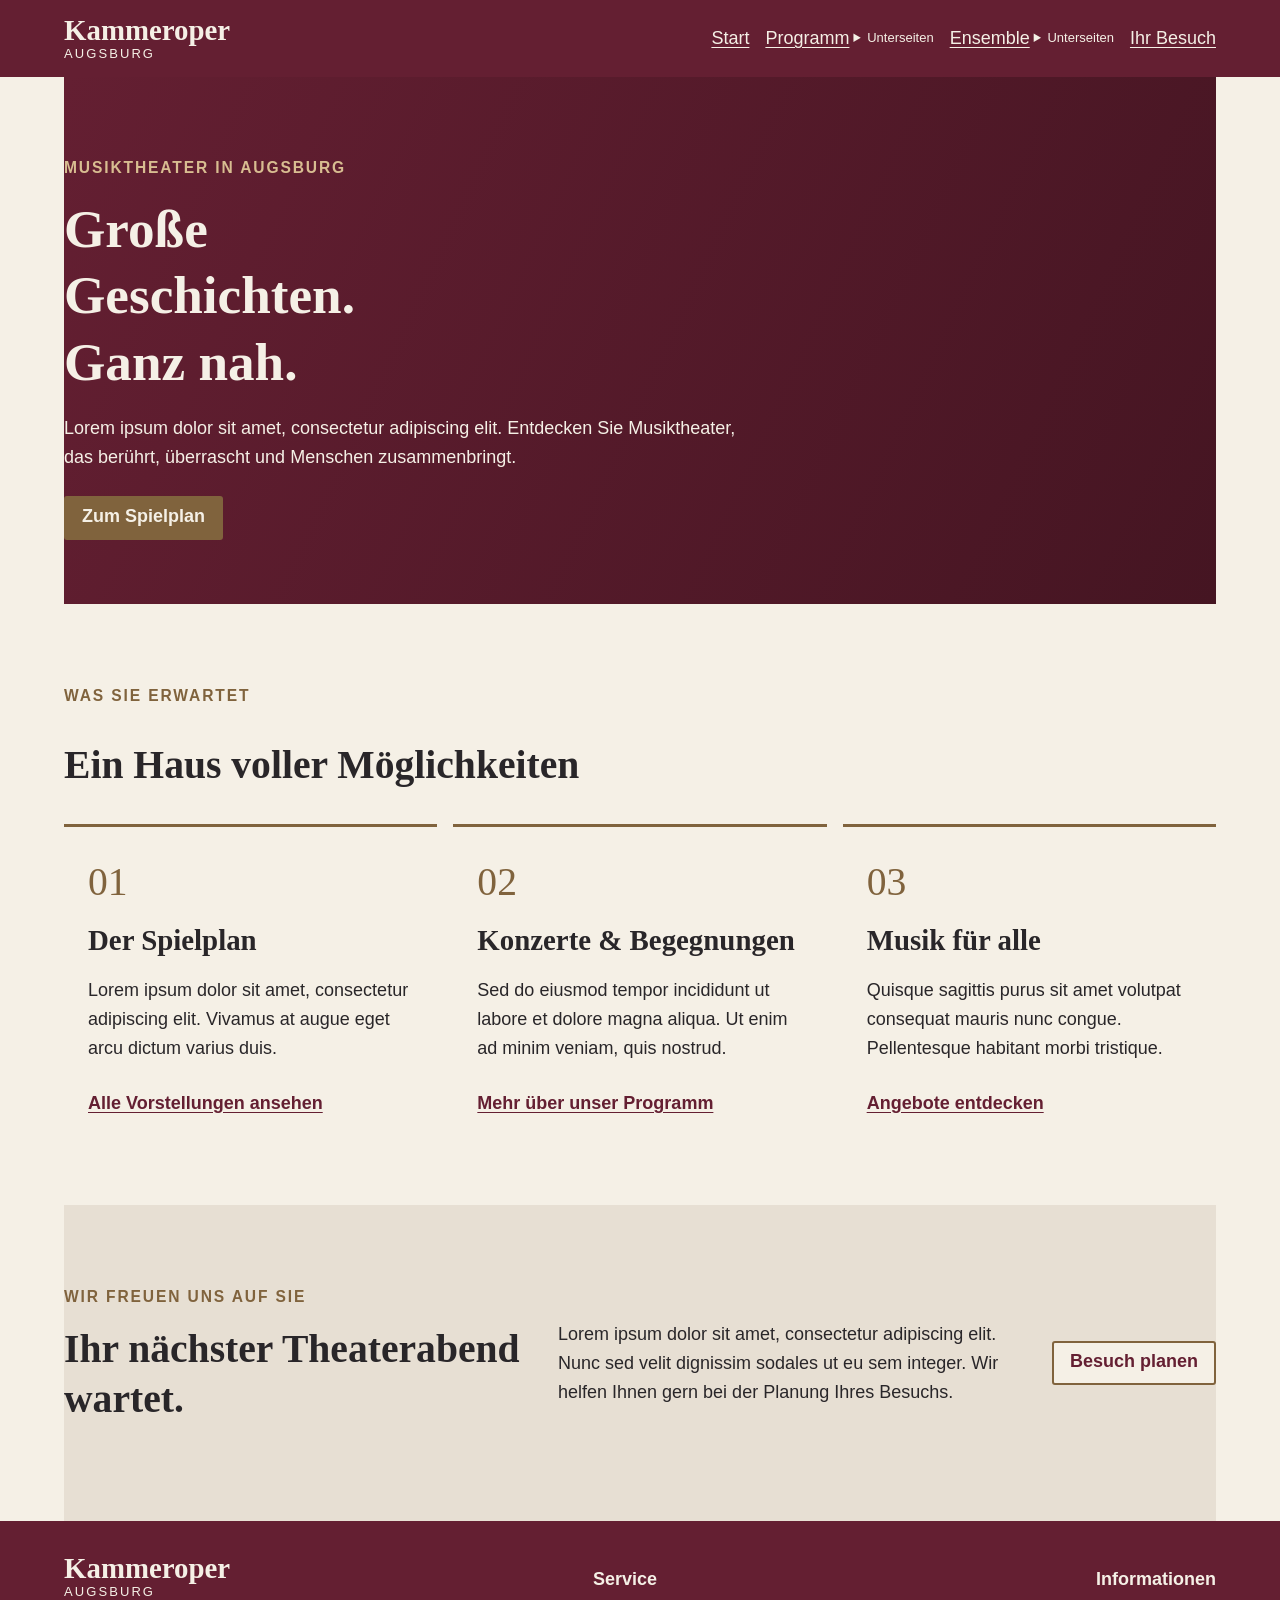
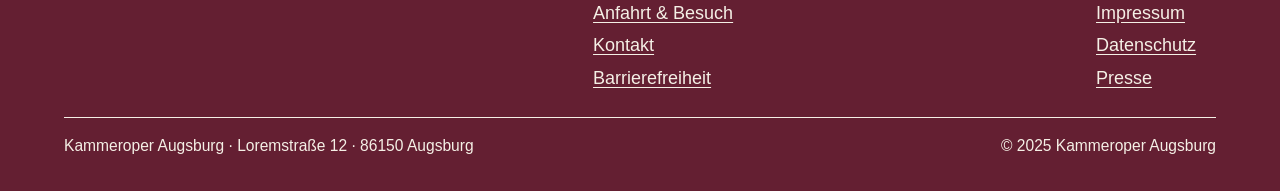
==== index.html @ 9d6e2e88 "Add responsive menu sample and Pages deployment Co-authored-by: copilot-swe-agent[bot] <198982749+Co" ====
<!doctype html>
<html lang="de">
  <head>
    <meta charset="utf-8">
    <meta name="viewport" content="width=device-width, initial-scale=1">
    <meta name="description" content="Eine Beispielseite zum Betrachten der Kopf- und Fußnavigation.">
    <title>Beispielseite – Kammeroper Augsburg</title>
    <link rel="stylesheet" href="css/main.css">
    <link rel="stylesheet" href="css/demo.css">
  </head>
  <body>
    <a class="skip-link" href="#inhalt">Zum Inhalt springen</a>
    <header class="site-header">
      <a class="site-brand" href="#start" aria-label="Kammeroper Augsburg – Startseite">
        <span class="site-brand__name">Kammeroper</span>
        <span class="site-brand__location">Augsburg</span>
      </a>
      <nav class="site-nav" aria-label="Hauptnavigation">
        <ul class="site-nav__links">
          <li><a href="#start">Start</a></li>
          <li class="has-submenu">
            <a href="#programm">Programm</a>
            <details>
              <summary aria-label="Untermenü Programm öffnen">Unterseiten</summary>
              <ul>
                <li><a href="#spielplan">Spielplan</a></li>
                <li><a href="#konzerte">Konzerte</a></li>
                <li><a href="#vermittlung">Musikvermittlung</a></li>
              </ul>
            </details>
          </li>
          <li class="has-submenu">
            <a href="#ensemble">Ensemble</a>
            <details>
              <summary aria-label="Untermenü Ensemble öffnen">Unterseiten</summary>
              <ul>
                <li><a href="#kuenstler">Künstler:innen</a></li>
                <li><a href="#geschichte">Geschichte</a></li>
              </ul>
            </details>
          </li>
          <li><a href="#besuch">Ihr Besuch</a></li>
        </ul>
      </nav>
    </header>

    <main id="inhalt">
      <section class="hero" id="start" aria-labelledby="hero-title">
        <p class="eyebrow">Musiktheater in Augsburg</p>
        <h1 id="hero-title">Große Geschichten.<br>Ganz nah.</h1>
        <p class="hero__copy">Lorem ipsum dolor sit amet, consectetur adipiscing elit. Entdecken Sie Musiktheater, das berührt, überrascht und Menschen zusammenbringt.</p>
        <a class="button" href="#spielplan">Zum Spielplan</a>
      </section>

      <section class="content-section" id="programm" aria-labelledby="programm-title">
        <div class="section-heading">
          <p class="eyebrow">Was Sie erwartet</p>
          <h2 id="programm-title">Ein Haus voller Möglichkeiten</h2>
        </div>
        <div class="feature-grid">
          <article class="feature-card" id="spielplan">
            <span class="feature-card__number" aria-hidden="true">01</span>
            <h3>Der Spielplan</h3>
            <p>Lorem ipsum dolor sit amet, consectetur adipiscing elit. Vivamus at augue eget arcu dictum varius duis.</p>
            <a href="#besuch">Alle Vorstellungen ansehen</a>
          </article>
          <article class="feature-card" id="konzerte">
            <span class="feature-card__number" aria-hidden="true">02</span>
            <h3>Konzerte &amp; Begegnungen</h3>
            <p>Sed do eiusmod tempor incididunt ut labore et dolore magna aliqua. Ut enim ad minim veniam, quis nostrud.</p>
            <a href="#besuch">Mehr über unser Programm</a>
          </article>
          <article class="feature-card" id="vermittlung">
            <span class="feature-card__number" aria-hidden="true">03</span>
            <h3>Musik für alle</h3>
            <p>Quisque sagittis purus sit amet volutpat consequat mauris nunc congue. Pellentesque habitant morbi tristique.</p>
            <a href="#besuch">Angebote entdecken</a>
          </article>
        </div>
      </section>

      <section class="visit-section" id="besuch" aria-labelledby="besuch-title">
        <div>
          <p class="eyebrow">Wir freuen uns auf Sie</p>
          <h2 id="besuch-title">Ihr nächster Theaterabend wartet.</h2>
        </div>
        <p>Lorem ipsum dolor sit amet, consectetur adipiscing elit. Nunc sed velit dignissim sodales ut eu sem integer. Wir helfen Ihnen gern bei der Planung Ihres Besuchs.</p>
        <a class="button button--light" href="#kontakt">Besuch planen</a>
      </section>

      <section class="visually-hidden" aria-label="Weitere Beispielseiten">
        <h2 id="ensemble">Unser Ensemble</h2>
        <p id="kuenstler">Lorem ipsum dolor sit amet.</p>
        <p id="geschichte">Lorem ipsum dolor sit amet.</p>
        <p id="barrierefreiheit">Informationen zur Barrierefreiheit.</p>
        <p id="impressum">Impressum: Lorem ipsum dolor sit amet.</p>
        <p id="datenschutz">Datenschutzhinweise: Lorem ipsum dolor sit amet.</p>
        <p id="presse">Presse: Lorem ipsum dolor sit amet.</p>
      </section>
    </main>

    <footer class="site-footer">
      <div class="site-footer__main">
        <a class="site-brand site-brand--footer" href="#start">
          <span class="site-brand__name">Kammeroper</span>
          <span class="site-brand__location">Augsburg</span>
        </a>
        <nav class="footer-nav" aria-label="Servicenavigation">
          <h2>Service</h2>
          <ul>
            <li><a href="#besuch">Anfahrt &amp; Besuch</a></li>
            <li><a href="#kontakt">Kontakt</a></li>
            <li><a href="#barrierefreiheit">Barrierefreiheit</a></li>
          </ul>
        </nav>
        <nav class="footer-nav" aria-label="Rechtliche Informationen">
          <h2>Informationen</h2>
          <ul>
            <li><a href="#impressum">Impressum</a></li>
            <li><a href="#datenschutz">Datenschutz</a></li>
            <li><a href="#presse">Presse</a></li>
          </ul>
        </nav>
      </div>
      <div class="site-footer__bottom">
        <p id="kontakt">Kammeroper Augsburg · Loremstraße 12 · 86150 Augsburg</p>
        <p>© 2025 Kammeroper Augsburg</p>
      </div>
    </footer>
  </body>
</html>
---- css/main.css ----
@import url("tokens/colors.css");
@import url("tokens/typography.css");
@import url("tokens/spacing.css");
@import url("tokens/effects.css");
@import url("base/reset.css");
@import url("base/global.css");
@import url("components/navigation.css");
@import url("components/footer.css");
@import url("components/buttons.css");
---- css/demo.css ----
.site-header {
  display: flex;
  align-items: center;
  justify-content: space-between;
  gap: var(--space-4);
  padding: var(--space-3) max(var(--space-4), calc((100% - var(--content-width)) / 2));
  background-color: var(--color-primary);
  color: var(--color-text-inverse);
}

.site-brand {
  display: inline-flex;
  flex-direction: column;
  flex-shrink: 0;
  color: inherit;
  line-height: 1.1;
  text-decoration: none;
}

.site-brand__name {
  font-family: var(--font-family-heading);
  font-size: var(--font-size-xl);
  font-weight: 600;
}

.site-brand__location {
  font-size: var(--font-size-xs);
  letter-spacing: 0.16em;
  text-transform: uppercase;
}

.site-nav {
  padding-inline: 0;
}

.site-nav__links > li {
  position: relative;
}

.has-submenu {
  display: flex;
  align-items: center;
  gap: var(--space-1);
}

.has-submenu details summary {
  cursor: pointer;
  font-size: var(--font-size-xs);
  list-style-position: inside;
}

.has-submenu details ul {
  position: absolute;
  z-index: 1;
  top: 100%;
  left: 0;
  min-width: 13rem;
  margin: 0;
  padding: var(--space-2);
  background-color: var(--color-surface);
  box-shadow: 0 0.5rem 1.5rem rgb(0 0 0 / 18%);
  list-style: none;
}

.has-submenu details li a {
  display: block;
  padding: var(--space-2);
  color: var(--color-text);
}

.skip-link {
  position: absolute;
  top: var(--space-2);
  left: var(--space-2);
  z-index: 2;
  padding: var(--space-2) var(--space-3);
  transform: translateY(-200%);
  background-color: var(--color-surface);
  color: var(--color-text);
}

.skip-link:focus {
  transform: translateY(0);
}

.hero,
.content-section,
.visit-section {
  padding-block: var(--space-8);
}

.hero {
  background: linear-gradient(115deg, var(--color-primary) 0%, var(--palette-primary-700) 100%);
  color: var(--color-text-inverse);
}

.hero h1 {
  max-width: 12ch;
  margin-block: var(--space-2) var(--space-4);
}

.hero__copy {
  max-width: 42rem;
  margin-block-end: var(--space-5);
}

.eyebrow {
  color: var(--color-accent-strong);
  font-size: var(--font-size-sm);
  font-weight: 700;
  letter-spacing: 0.12em;
  text-transform: uppercase;
}

.hero .eyebrow {
  color: var(--palette-accent-300);
}

.button {
  display: inline-block;
  padding: var(--space-2) var(--space-4);
  border: 2px solid var(--color-accent-strong);
  background-color: var(--color-accent-strong);
  color: var(--color-text-inverse);
  font-weight: 700;
  text-decoration: none;
}

.button:hover {
  background-color: var(--color-primary-hover);
}

.section-heading {
  max-width: 45rem;
  margin-block-end: var(--space-6);
}

.section-heading .eyebrow {
  margin-block-end: var(--space-2);
}

.feature-grid {
  display: grid;
  grid-template-columns: repeat(3, minmax(0, 1fr));
  gap: var(--space-4);
}

.feature-card {
  padding: var(--space-5);
  border-top: 3px solid var(--color-accent-strong);
  background-color: var(--color-secondary);
}

.feature-card__number {
  color: var(--color-accent-strong);
  font-family: var(--font-family-heading);
  font-size: var(--font-size-2xl);
}

.feature-card h3 {
  margin-block: var(--space-2);
}

.feature-card a {
  display: inline-block;
  margin-block-start: var(--space-2);
  font-weight: 700;
}

.visit-section {
  display: grid;
  grid-template-columns: 1fr 1fr auto;
  align-items: center;
  gap: var(--space-5);
  background-color: var(--color-surface-alt);
}

.visit-section h2 {
  margin-block-start: var(--space-2);
}

.button--light {
  background-color: var(--color-surface);
  color: var(--color-primary);
}

.site-footer {
  padding-block: var(--space-6);
}

.site-footer__main,
.site-footer__bottom {
  display: flex;
  justify-content: space-between;
  gap: var(--space-5);
}

.site-footer__main {
  padding-block-end: var(--space-5);
}

.site-footer__bottom {
  padding-block-start: var(--space-4);
  border-top: 1px solid var(--color-text-inverse);
  font-size: var(--font-size-sm);
}

.site-footer__bottom p {
  margin: 0;
}

.footer-nav h2 {
  margin-block-end: var(--space-2);
  font-family: var(--font-family-body);
  font-size: var(--font-size-base);
}

.footer-nav ul {
  display: grid;
  gap: var(--space-1);
  margin: 0;
  padding: 0;
  list-style: none;
}

.visually-hidden {
  position: absolute;
  width: 1px;
  height: 1px;
  overflow: hidden;
  clip: rect(0, 0, 0, 0);
  white-space: nowrap;
  clip-path: inset(50%);
}

@media (max-width: 55rem) {
  .site-header {
    align-items: flex-start;
    flex-direction: column;
  }

  .site-nav {
    width: 100%;
  }

  .site-nav__links {
    padding-block: var(--space-2);
  }

  .feature-grid {
    grid-template-columns: 1fr 1fr;
  }

  .visit-section {
    grid-template-columns: 1fr 1fr;
  }

  .visit-section .button {
    justify-self: start;
  }
}

@media (max-width: 40rem) {
  .site-nav__links {
    align-items: flex-start;
    flex-direction: column;
  }

  .has-submenu {
    flex-wrap: wrap;
  }

  .has-submenu details[open] ul {
    position: static;
    flex-basis: 100%;
    box-shadow: none;
  }

  .feature-grid,
  .visit-section {
    grid-template-columns: 1fr;
  }

  .site-footer__main,
  .site-footer__bottom {
    align-items: flex-start;
    flex-direction: column;
  }
}
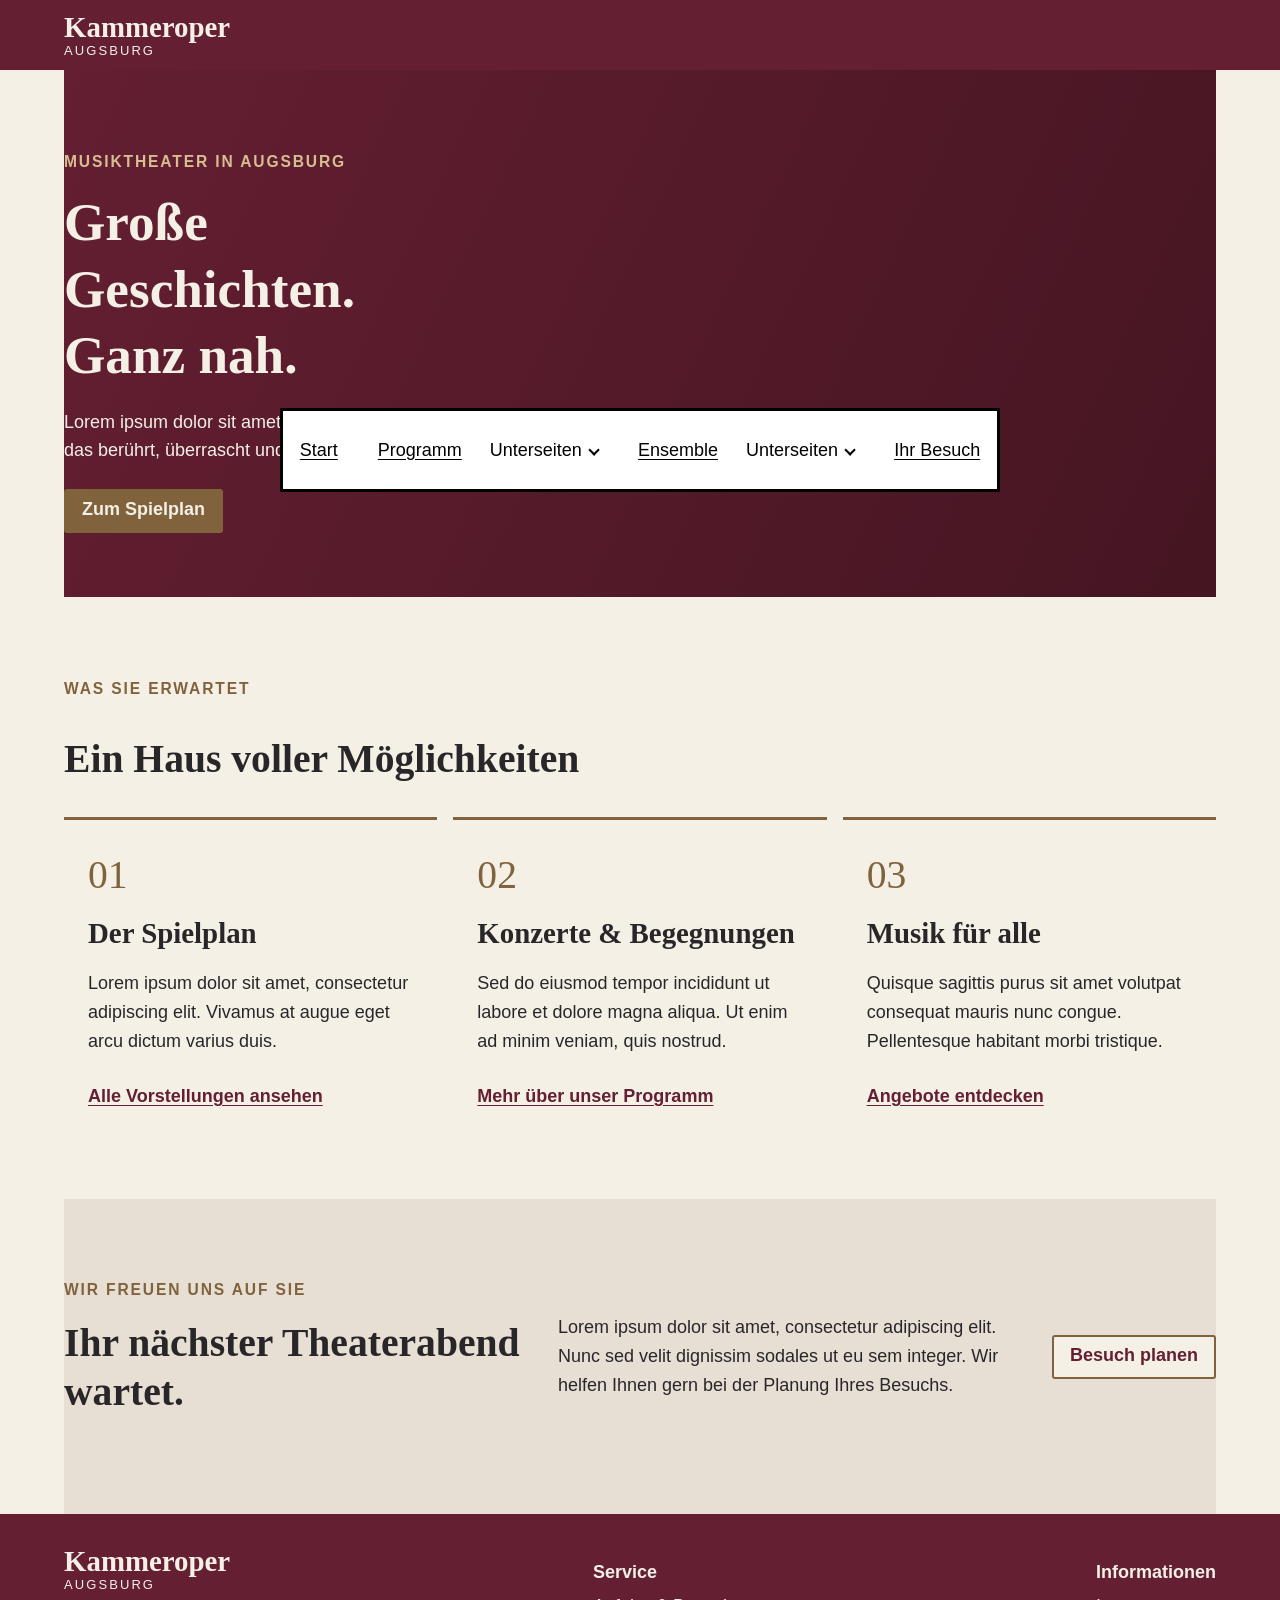
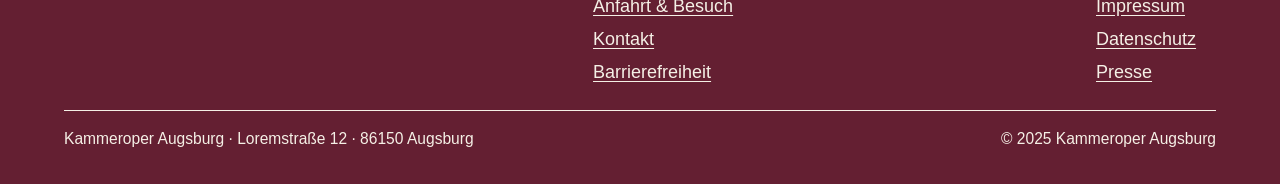
==== commit a477c2b2: "Add responsive native mobile navigation Co-authored-by: copilot-swe-agent[bot] <198982749+Copilot@us" ====
--- a/index.html
+++ b/index.html
@@ -7,6 +7,7 @@
     <title>Beispielseite – Kammeroper Augsburg</title>
     <link rel="stylesheet" href="css/main.css">
     <link rel="stylesheet" href="css/demo.css">
+    <script src="js/navigation.js" defer></script>
   </head>
   <body>
     <a class="skip-link" href="#inhalt">Zum Inhalt springen</a>
@@ -16,11 +17,18 @@
         <span class="site-brand__location">Augsburg</span>
       </a>
       <nav class="site-nav" aria-label="Hauptnavigation">
-        <ul class="site-nav__links">
+        <button class="site-nav__toggle" type="button" aria-controls="site-nav-panel"
+          aria-expanded="false" popovertarget="site-nav-panel">
+          Menü öffnen
+        </button>
+        <div class="site-nav__panel" id="site-nav-panel" popover="auto">
+          <button class="site-nav__close" type="button" popovertarget="site-nav-panel"
+            popovertargetaction="hide">Menü schließen</button>
+          <ul class="site-nav__links">
           <li><a href="#start">Start</a></li>
           <li class="has-submenu">
             <a href="#programm">Programm</a>
-            <details>
+            <details name="site-nav-level-1">
               <summary aria-label="Untermenü Programm öffnen">Unterseiten</summary>
               <ul>
                 <li><a href="#spielplan">Spielplan</a></li>
@@ -31,7 +39,7 @@
           </li>
           <li class="has-submenu">
             <a href="#ensemble">Ensemble</a>
-            <details>
+            <details name="site-nav-level-1">
               <summary aria-label="Untermenü Ensemble öffnen">Unterseiten</summary>
               <ul>
                 <li><a href="#kuenstler">Künstler:innen</a></li>
@@ -40,7 +48,8 @@
             </details>
           </li>
           <li><a href="#besuch">Ihr Besuch</a></li>
-        </ul>
+          </ul>
+        </div>
       </nav>
     </header>
 
--- a/css/demo.css
+++ b/css/demo.css
@@ -31,41 +31,6 @@
 
 .site-nav {
   padding-inline: 0;
-}
-
-.site-nav__links > li {
-  position: relative;
-}
-
-.has-submenu {
-  display: flex;
-  align-items: center;
-  gap: var(--space-1);
-}
-
-.has-submenu details summary {
-  cursor: pointer;
-  font-size: var(--font-size-xs);
-  list-style-position: inside;
-}
-
-.has-submenu details ul {
-  position: absolute;
-  z-index: 1;
-  top: 100%;
-  left: 0;
-  min-width: 13rem;
-  margin: 0;
-  padding: var(--space-2);
-  background-color: var(--color-surface);
-  box-shadow: 0 0.5rem 1.5rem rgb(0 0 0 / 18%);
-  list-style: none;
-}
-
-.has-submenu details li a {
-  display: block;
-  padding: var(--space-2);
-  color: var(--color-text);
 }
 
 .skip-link {
@@ -261,21 +226,6 @@
 }
 
 @media (max-width: 40rem) {
-  .site-nav__links {
-    align-items: flex-start;
-    flex-direction: column;
-  }
-
-  .has-submenu {
-    flex-wrap: wrap;
-  }
-
-  .has-submenu details[open] ul {
-    position: static;
-    flex-basis: 100%;
-    box-shadow: none;
-  }
-
   .feature-grid,
   .visit-section {
     grid-template-columns: 1fr;
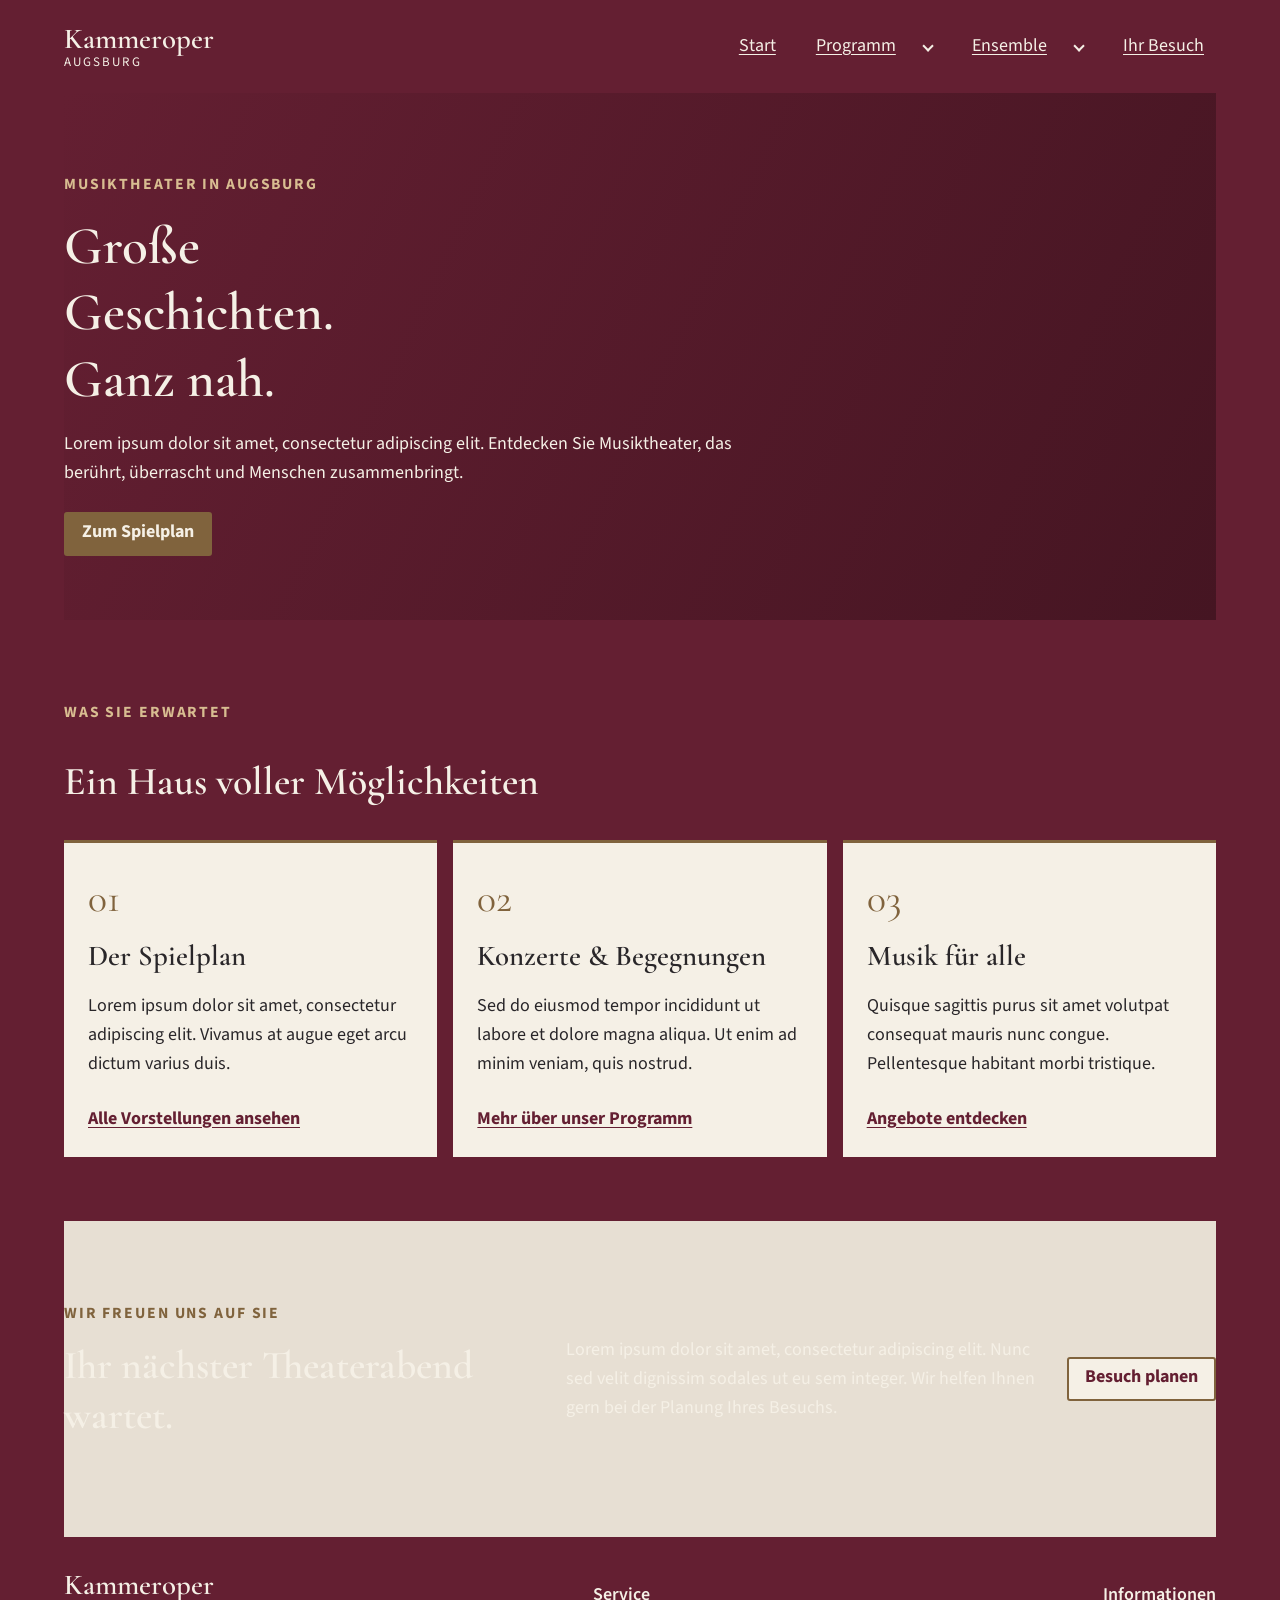
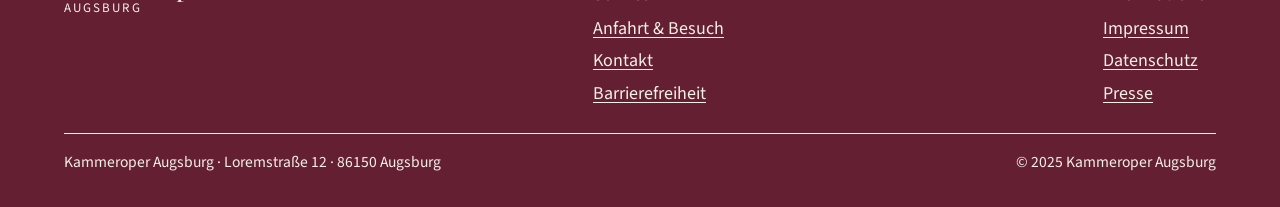
==== commit 16462fd9: "Add third-level navigation demo Co-authored-by: Copilot <223556219+Copilot@users.noreply.github.com>" ====
--- a/index.html
+++ b/index.html
@@ -29,9 +29,18 @@
           <li class="has-submenu">
             <a href="#programm">Programm</a>
             <details name="site-nav-level-1">
-              <summary aria-label="Untermenü Programm öffnen">Unterseiten</summary>
+              <summary aria-label="Untermenü Programm öffnen"></summary>
               <ul>
-                <li><a href="#spielplan">Spielplan</a></li>
+                <li class="has-submenu">
+                  <a href="#spielplan">Spielplan</a>
+                  <details name="site-nav-level-2">
+                    <summary aria-label="Untermenü Spielplan öffnen"></summary>
+                    <ul class="site-nav__submenu--reverse">
+                      <li><a href="#spielplan">Aktuelle Vorstellungen</a></li>
+                      <li><a href="#konzerte">Konzerte &amp; Begegnungen</a></li>
+                    </ul>
+                  </details>
+                </li>
                 <li><a href="#konzerte">Konzerte</a></li>
                 <li><a href="#vermittlung">Musikvermittlung</a></li>
               </ul>
@@ -40,7 +49,7 @@
           <li class="has-submenu">
             <a href="#ensemble">Ensemble</a>
             <details name="site-nav-level-1">
-              <summary aria-label="Untermenü Ensemble öffnen">Unterseiten</summary>
+              <summary aria-label="Untermenü Ensemble öffnen"></summary>
               <ul>
                 <li><a href="#kuenstler">Künstler:innen</a></li>
                 <li><a href="#geschichte">Geschichte</a></li>
--- a/css/demo.css
+++ b/css/demo.css
@@ -104,6 +104,10 @@
   margin-block-end: var(--space-2);
 }
 
+.content-section .eyebrow {
+  color: var(--palette-accent-300);
+}
+
 .feature-grid {
   display: grid;
   grid-template-columns: repeat(3, minmax(0, 1fr));
@@ -114,6 +118,7 @@
   padding: var(--space-5);
   border-top: 3px solid var(--color-accent-strong);
   background-color: var(--color-secondary);
+  color: var(--color-text);
 }
 
 .feature-card__number {
@@ -129,6 +134,7 @@
 .feature-card a {
   display: inline-block;
   margin-block-start: var(--space-2);
+  color: var(--color-primary);
   font-weight: 700;
 }
 
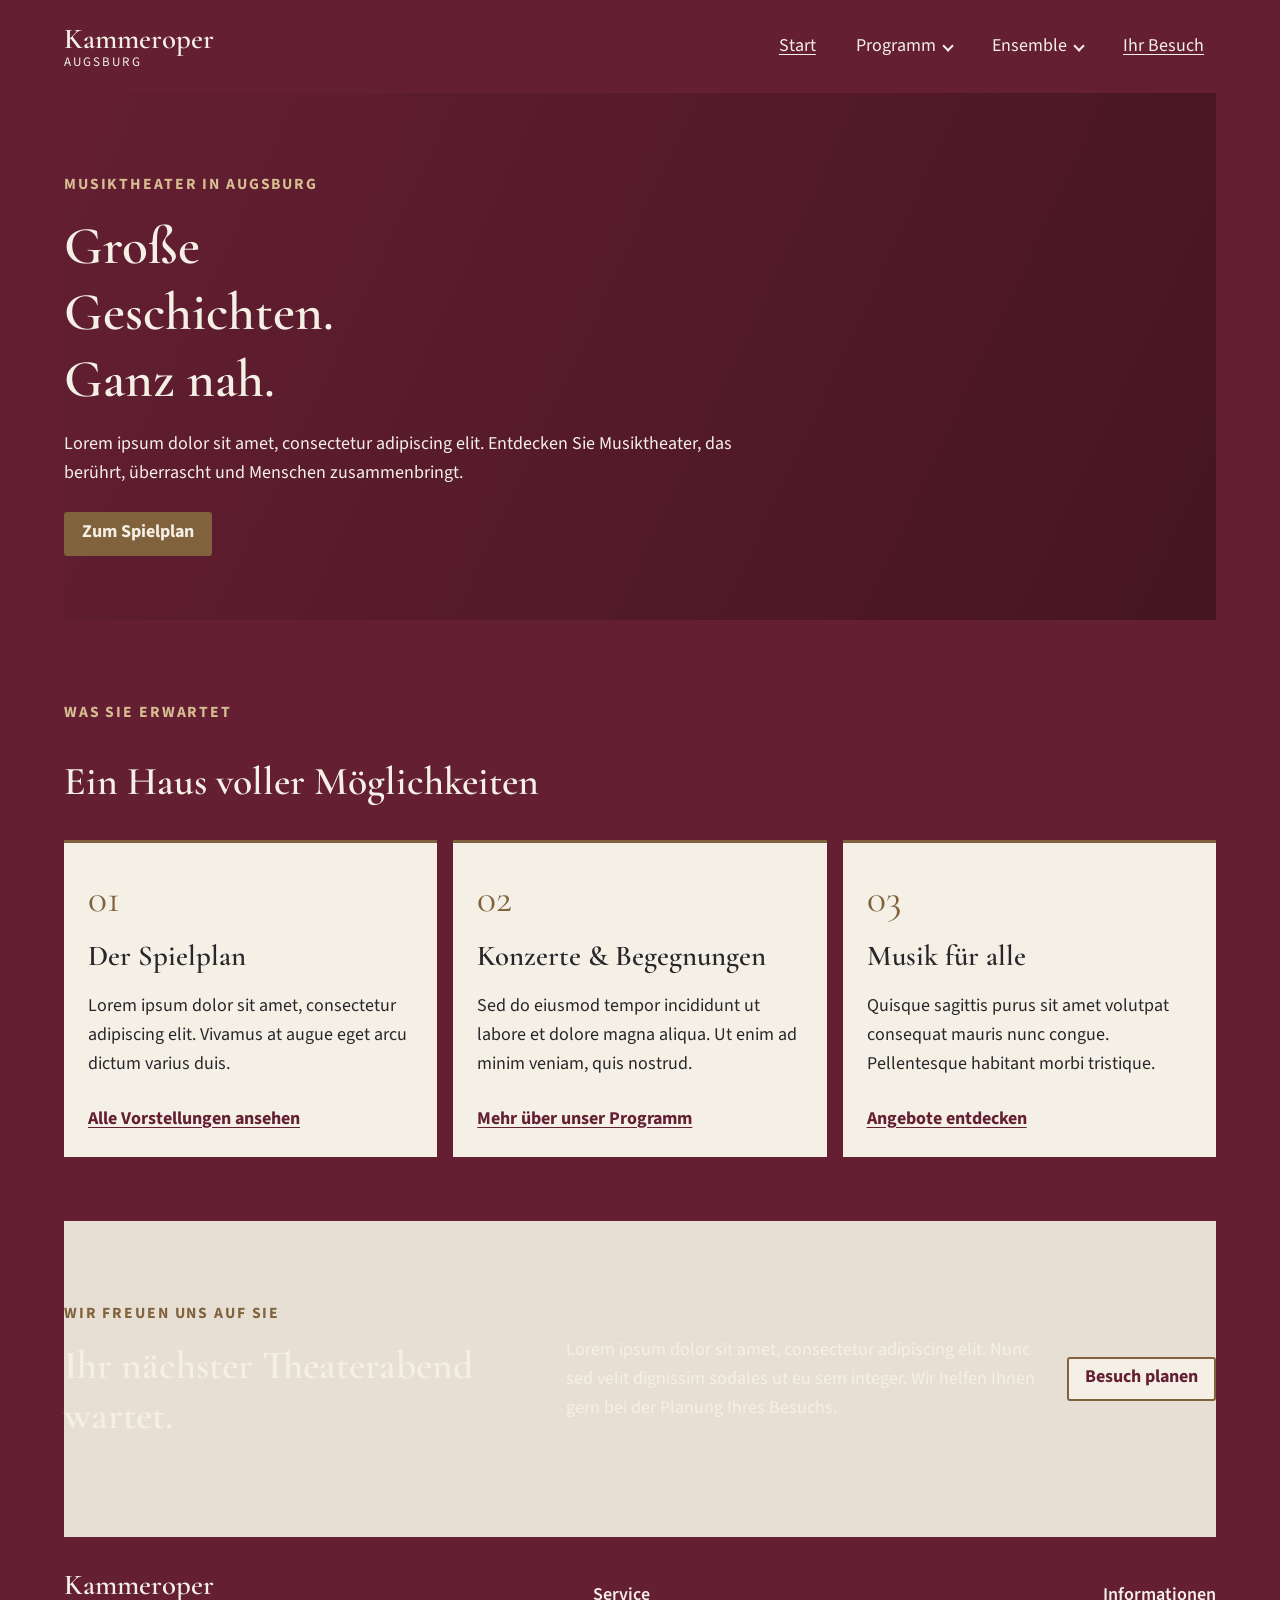
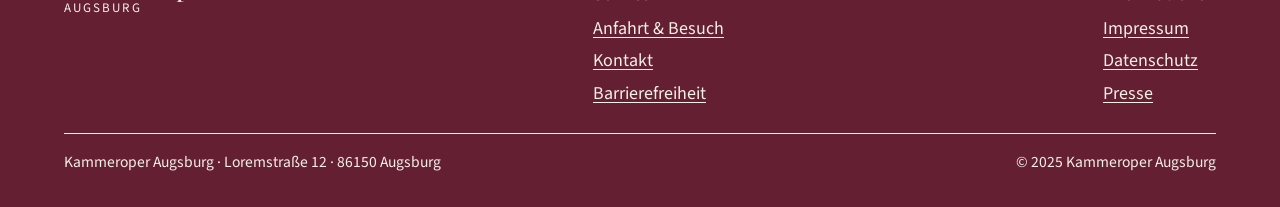
==== commit 0604e9ff: "refactor: implement Option 1 pure toggle navigation - Remove redundant parent links from menu items " ====
--- a/index.html
+++ b/index.html
@@ -27,15 +27,13 @@
           <ul class="site-nav__links">
           <li><a href="#start">Start</a></li>
           <li class="has-submenu">
-            <a href="#programm">Programm</a>
             <details name="site-nav-level-1">
-              <summary aria-label="Untermenü Programm öffnen"></summary>
-              <ul>
+              <summary aria-label="Programm">Programm</summary>
+              <ul class="site-nav__submenu">
                 <li class="has-submenu">
-                  <a href="#spielplan">Spielplan</a>
                   <details name="site-nav-level-2">
-                    <summary aria-label="Untermenü Spielplan öffnen"></summary>
-                    <ul class="site-nav__submenu--reverse">
+                    <summary aria-label="Spielplan">Spielplan</summary>
+                    <ul class="site-nav__submenu">
                       <li><a href="#spielplan">Aktuelle Vorstellungen</a></li>
                       <li><a href="#konzerte">Konzerte &amp; Begegnungen</a></li>
                     </ul>
@@ -47,10 +45,9 @@
             </details>
           </li>
           <li class="has-submenu">
-            <a href="#ensemble">Ensemble</a>
             <details name="site-nav-level-1">
-              <summary aria-label="Untermenü Ensemble öffnen"></summary>
-              <ul>
+              <summary aria-label="Ensemble">Ensemble</summary>
+              <ul class="site-nav__submenu">
                 <li><a href="#kuenstler">Künstler:innen</a></li>
                 <li><a href="#geschichte">Geschichte</a></li>
               </ul>
